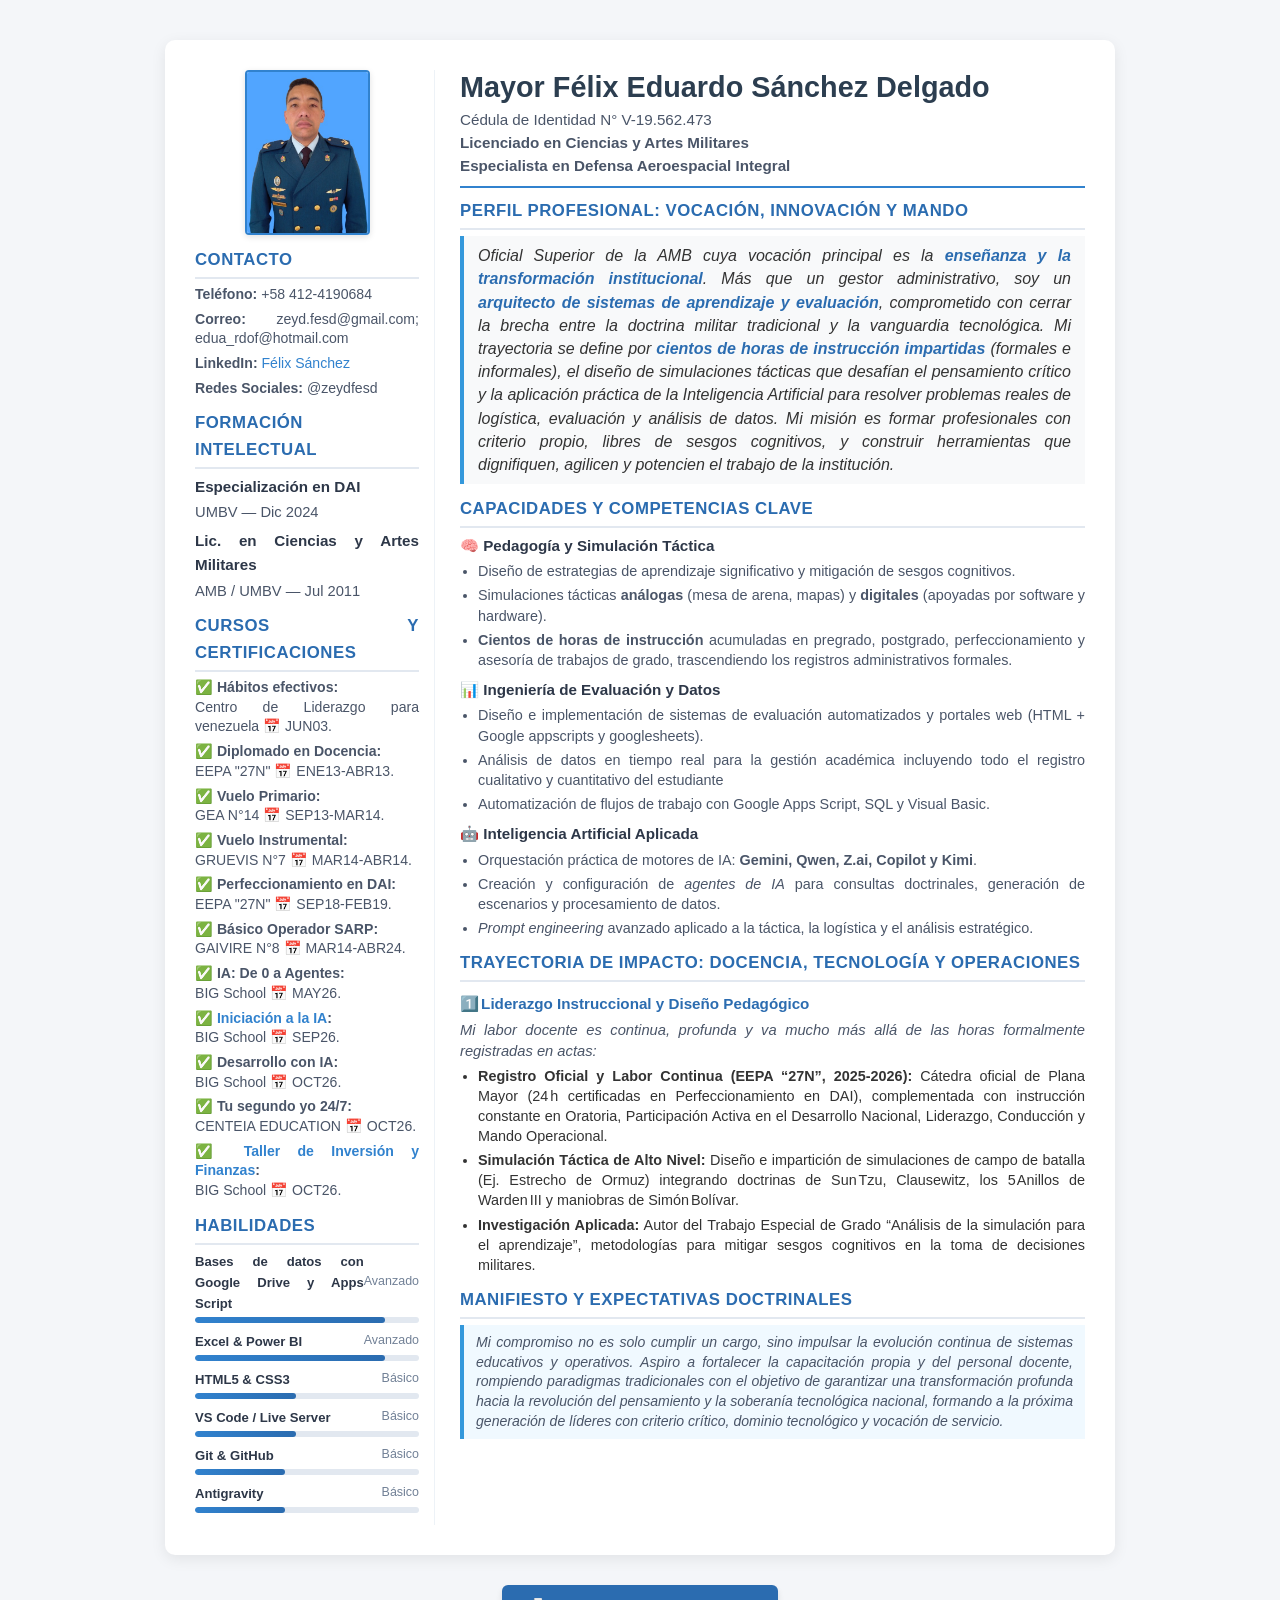
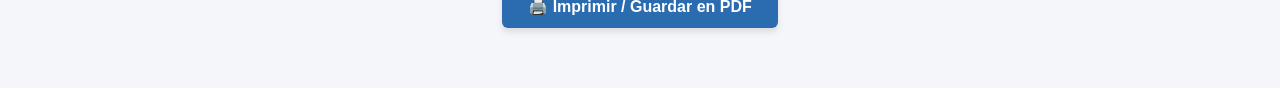
==== Index.html @ 935fa60f "Agregar certificados y fotos" ====
<!DOCTYPE html>
<html lang="es">

<head>
    <meta charset="UTF-8">
    <title>Síntesis Curricular
        Félix Eduardo Sánchez Delgado

    </title>

    <link rel="stylesheet" href="styles.css" />

</head>

<body>

    <!-- Contenedor general para agrupar ambas columnas -->
    <div class="cv-container">

        <!-- COLUMNA IZQUIERDA -->
        <aside class="columna-izquierda">

            <!-- Foto de Perfil estilo Carnet -->
            <img src="foto azul my sanchez.jpg" alt="Foto Mayor Félix Sánchez">

            <!-- Contacto -->
            <section>
                <h2>Contacto</h2>
                <ul>
                    <li><strong>Teléfono:</strong> +58 412-4190684</li>
                    <li><strong>Correo:</strong> zeyd.fesd@gmail.com; edua_rdof@hotmail.com</li>
                    <li><strong>LinkedIn:</strong> <a href="#">Félix Sánchez</a></li>
                    <li><strong>Redes Sociales:</strong> @zeydfesd</li>
                </ul>
            </section>

            <!-- Formación Intelectual -->
            <section class="formacion">
                <h2>Formación Intelectual</h2>
                <article>
                    <h3>Especialización en DAI</h3>
                    <p>UMBV — Dic 2024</p>
                </article>
                <article>
                    <h3>Lic. en Ciencias y Artes Militares</h3>
                    <p>AMB / UMBV — Jul 2011</p>
                </article>
            </section>

            <!-- Cursos de Formación y Certificaciones -->
            <section class="cursos">
                <h2>Cursos y Certificaciones</h2>
                <ul>
                    <li><strong>&#x2705 Hábitos efectivos:</strong> <br>Centro de Liderazgo
                        para venezuela &#128197 JUN03.<br></li>
                    <li><strong>&#x2705 Diplomado en Docencia:</strong> <br>EEPA "27N" &#128197 ENE13-ABR13.<br></li>
                    <li><strong>&#x2705 Vuelo Primario:</strong> <br>GEA N°14 &#128197 SEP13-MAR14.<br></li>
                    <li><strong>&#x2705 Vuelo Instrumental:</strong> <br>GRUEVIS N°7 &#128197 MAR14-ABR14.<br></li>
                    <li><strong>&#x2705 Perfeccionamiento en DAI:</strong> <br>EEPA "27N" &#128197 SEP18-FEB19.<br></li>
                    <li><strong>&#x2705 Básico Operador SARP:</strong> <br>GAIVIRE N°8 &#128197 MAR14-ABR24.<br></li>
                    <li><strong>&#x2705 IA: De 0 a Agentes:</strong> <br>BIG School &#128197 MAY26.<br></li>
                    <li>
                        <strong>&#x2705 <a href="certificados/Iniciación a la IA.pdf" target="_blank"
                                rel="noopener noreferrer">Iniciación a la IA</a>:</strong>
                        <br>BIG School &#128197 SEP26.<br>
                    </li>
                    <li><strong>&#x2705 Desarrollo con IA:</strong> <br>BIG School &#128197 OCT26.<br></li>
                    <li><strong>&#x2705 Tu segundo yo 24/7:</strong> <br>CENTEIA EDUCATION &#128197 OCT26.<br></li>
                    <li>
                        <strong>&#x2705 <a href="certificados/Inversión y finanzas.pdf" target="_blank"
                                rel="noopener noreferrer">Taller de Inversión y Finanzas</a>:</strong>
                        <br>BIG School &#128197 OCT26.<br>
                    </li>
                </ul>
            </section>

            <!-- Habilidades con Barras de Nivel -->
            <section class="habilidades">
                <h2>Habilidades</h2>

                <div class="habilidad-item">
                    <div class="habilidad-info">
                        <span>Bases de datos con Google Drive y Apps Script</span>
                        <span class="nivel-texto">Avanzado</span>
                    </div>
                    <div class="barra-fondo">
                        <div class="barra-progreso" style="width: 85%;"></div>
                    </div>
                </div>

                <div class="habilidad-item">
                    <div class="habilidad-info">
                        <span>Excel & Power BI</span>
                        <span class="nivel-texto">Avanzado</span>
                    </div>
                    <div class="barra-fondo">
                        <div class="barra-progreso" style="width: 85%;"></div>
                    </div>
                </div>

                <div class="habilidad-item">
                    <div class="habilidad-info">
                        <span>HTML5 & CSS3</span>
                        <span class="nivel-texto">Básico</span>
                    </div>
                    <div class="barra-fondo">
                        <div class="barra-progreso" style="width: 45%;"></div>
                    </div>
                </div>

                <div class="habilidad-item">
                    <div class="habilidad-info">
                        <span>VS Code / Live Server</span>
                        <span class="nivel-texto">Básico</span>
                    </div>
                    <div class="barra-fondo">
                        <div class="barra-progreso" style="width: 45%;"></div>
                    </div>
                </div>

                <div class="habilidad-item">
                    <div class="habilidad-info">
                        <span>Git & GitHub</span>
                        <span class="nivel-texto">Básico</span>
                    </div>
                    <div class="barra-fondo">
                        <div class="barra-progreso" style="width: 40%;"></div>
                    </div>
                </div>

                <div class="habilidad-item">
                    <div class="habilidad-info">
                        <span>Antigravity</span>
                        <span class="nivel-texto">Básico</span>
                    </div>
                    <div class="barra-fondo">
                        <div class="barra-progreso" style="width: 40%;"></div>
                    </div>
                </div>
            </section>

        </aside>

        <!-- COLUMNA DERECHA -->
        <main class="columna-derecha">

            <!-- Encabezado con tu Nombre -->
            <header>
                <h1>Mayor Félix Eduardo Sánchez Delgado</h1>
                <p>Cédula de Identidad N° V-19.562.473</p>
                <p><strong>Licenciado en Ciencias y Artes Militares</strong></p>
                <p><strong>Especialista en Defensa Aeroespacial Integral</strong></p>
            </header>

            <section class="perfil-profesional">
                <h2>Perfil Profesional: Vocación, Innovación y Mando</h2>
                <blockquote>
                    Oficial Superior de la AMB cuya vocación principal es la <strong>enseñanza y la transformación
                        institucional</strong>. Más que un gestor administrativo, soy un
                    <strong>arquitecto de sistemas de aprendizaje y evaluación</strong>, comprometido con cerrar la
                    brecha entre la doctrina militar tradicional y la vanguardia tecnológica. Mi trayectoria se define
                    por <strong>cientos de horas de instrucción impartidas</strong> (formales e informales), el diseño
                    de simulaciones tácticas que desafían el pensamiento crítico y la aplicación práctica de la
                    Inteligencia Artificial para resolver problemas reales de logística, evaluación y análisis de datos.
                    Mi misión es formar profesionales con criterio propio, libres de sesgos cognitivos, y construir
                    herramientas que dignifiquen, agilicen y potencien el trabajo de la institución.
                </blockquote>
            </section>

            <section class="competencias">
                <h2>Capacidades y Competencias Clave</h2>

                <article>
                    <h3>🧠 Pedagogía y Simulación Táctica</h3>
                    <ul>
                        <li>Diseño de estrategias de aprendizaje significativo y mitigación de sesgos cognitivos.</li>
                        <li>Simulaciones tácticas <strong>análogas</strong> (mesa de arena, mapas) y
                            <strong>digitales</strong> (apoyadas por software y hardware).
                        </li>
                        <li><strong>Cientos de horas de instrucción</strong> acumuladas en pregrado, postgrado,
                            perfeccionamiento y asesoría de trabajos de grado, trascendiendo los registros
                            administrativos formales.</li>
                    </ul>
                </article>

                <article>
                    <h3>📊 Ingeniería de Evaluación y Datos</h3>
                    <ul>
                        <li>Diseño e implementación de sistemas de evaluación automatizados y portales web (HTML +
                            Google appscripts y googlesheets).</li>
                        <li>Análisis de datos en tiempo real para la gestión académica incluyendo todo el registro
                            cualitativo y cuantitativo del estudiante</li>
                        <li>Automatización de flujos de trabajo con Google Apps Script, SQL y Visual Basic.</li>
                    </ul>
                </article>

                <article>
                    <h3>🤖 Inteligencia Artificial Aplicada</h3>
                    <ul>
                        <li>Orquestación práctica de motores de IA: <strong>Gemini, Qwen, Z.ai, Copilot y Kimi</strong>.
                        </li>
                        <li>Creación y configuración de <em>agentes de IA</em> para consultas doctrinales, generación de
                            escenarios y procesamiento de datos.</li>
                        <li><em>Prompt engineering</em> avanzado aplicado a la táctica, la logística y el análisis
                            estratégico.</li>
                    </ul>
                </article>
            </section>

            <section class="impacto">
                <h2>Trayectoria de Impacto: Docencia, Tecnología y Operaciones</h2>

                <h3>1️⃣ Liderazgo Instruccional y Diseño Pedagógico</h3>
                <p><em>Mi labor docente es continua, profunda y va mucho más allá de las horas formalmente registradas
                        en actas:</em></p>
                <ul>
                    <li><strong>Registro Oficial y Labor Continua (EEPA “27N”, 2025‑2026):</strong> Cátedra oficial de
                        Plana Mayor (24 h certificadas en Perfeccionamiento en DAI), complementada con instrucción
                        constante en Oratoria, Participación Activa en el Desarrollo Nacional, Liderazgo, Conducción y
                        Mando Operacional.</li>
                    <li><strong>Simulación Táctica de Alto Nivel:</strong> Diseño e impartición de simulaciones de campo
                        de batalla (Ej. Estrecho de Ormuz) integrando doctrinas de Sun Tzu, Clausewitz, los 5 Anillos de
                        Warden III y maniobras de Simón Bolívar.</li>
                    <li><strong>Investigación Aplicada:</strong> Autor del Trabajo Especial de Grado “Análisis de la
                        simulación para el aprendizaje”, metodologías para mitigar sesgos cognitivos en la toma de
                        decisiones militares.</li>
                </ul>
            </section>

            <!-- 5. Manifiesto y Expectativas Doctrinales -->
            <section class="manifesto">
                <h2>Manifiesto y Expectativas Doctrinales</h2>
                <blockquote>
                    <p>Mi compromiso no es solo cumplir un cargo, sino impulsar la evolución continua de sistemas
                        educativos y operativos. Aspiro a fortalecer la capacitación propia y del personal
                        docente, rompiendo paradigmas tradicionales con el objetivo de garantizar una transformación
                        profunda hacia la revolución del
                        pensamiento y la soberanía tecnológica nacional, formando a la próxima generación de líderes con
                        criterio crítico, dominio tecnológico y vocación de servicio.</p>
                </blockquote>
            </section>

        </main>
    </div>

    <!-- Botón para Imprimir / Guardar en PDF -->
    <div class="contenedor-imprimir">
        <button id="btn-imprimir" onclick="window.print()">
            🖨️ Imprimir / Guardar en PDF
        </button>
    </div>

</body>

</html>
---- styles.css ----
/* ==========================================================================
   HOJA DE ESTILOS PARA SÍNTESIS CURRICULAR (styles.css) - VERSIÓN FINAL
   ========================================================================== */

/* 1. Reseteo básico y configuración global */
* {
  box-sizing: border-box;
  margin: 0;
  padding: 0;
}

body {
  font-family: 'Segoe UI', Tahoma, Geneva, Verdana, sans-serif;
  background-color: #f4f6f9;
  color: #333333;
  line-height: 1.6;
  padding: 40px 20px;
}

/* 2. Contenedor Principal con CSS Grid */
.cv-container {
  max-width: 950px;
  margin: 0 auto;
  background-color: #ffffff;
  border-radius: 10px;
  box-shadow: 0 4px 15px rgba(0, 0, 0, 0.08);
  padding: 30px;
  display: grid;
  grid-template-columns: 240px 1fr;
  gap: 25px;
  align-items: start;
  text-align: justify;
}

/* 3. Estilos de Encabezados y Títulos */
h1 {
  color: #1a365d;
  font-size: 1.8rem;
  margin-bottom: 5px;
  line-height: 1.2;
  text-align: justify;
}

h2 {
  color: #2b6cb0;
  font-size: 1.05rem;
  border-bottom: 2px solid #e2e8f0;
  padding-bottom: 3px;
  margin-top: 10px;
  margin-bottom: 6px;
  text-transform: uppercase;
  letter-spacing: 0.5px;
  text-align: justify;
}

h3 {
  color: #2d3748;
  font-size: 0.95rem;
  margin-bottom: 3px;
  margin-top: 6px;
  text-align: justify;
}

p {
  color: #4a5568;
  margin-bottom: 5px;
  font-size: 0.92rem;
  line-height: 1.4;
  text-align: justify;
}

li {
  text-align: justify;
  line-height: 1.4;
}

/* 4. Columna Izquierda */
.columna-izquierda {
  border-right: 1px solid #edf2f7;
  padding-right: 15px;
  text-align: justify;
}

/* Foto de Perfil estilo Carnet */
.columna-izquierda img {
  width: 125px;
  height: 165px;
  border-radius: 4px;
  object-fit: cover;
  object-position: top center;
  display: block;
  margin: 0 auto 12px auto;
  border: 2px solid #3182ce;
  box-shadow: 0 2px 6px rgba(0, 0, 0, 0.12);
}

/* Secciones de la columna izquierda */
.columna-izquierda section {
  margin-bottom: 12px;
}

.columna-izquierda ul {
  list-style: none;
  margin-bottom: 8px;
}

.columna-izquierda li {
  font-size: 0.88rem;
  margin-bottom: 5px;
  color: #4a5568;
  word-break: break-word;
}

.columna-izquierda a {
  color: #3182ce;
  text-decoration: none;
}

.columna-izquierda a:hover {
  text-decoration: underline;
}

/* Barras de Nivel de Habilidad */
.habilidad-item {
  margin-bottom: 8px;
}

.habilidad-info {
  display: flex;
  justify-content: space-between;
  align-items: center;
  font-size: 0.82rem;
  font-weight: 600;
  color: #2d3748;
  margin-bottom: 3px;
}

.nivel-texto {
  font-size: 0.78rem;
  font-weight: 500;
  color: #718096;
}

/* Línea base clara */
.barra-fondo {
  width: 100%;
  height: 6px;
  background-color: #e2e8f0;
  border-radius: 4px;
  overflow: hidden;
}

/* Línea de avance más oscura con degradado */
.barra-progreso {
  height: 100%;
  background: linear-gradient(90deg, #3182ce, #2b6cb0);
  border-radius: 4px;
  transition: width 0.3s ease;
}

/* Blockquote (Manifiesto) */
.manifesto blockquote {
  background: #f0f9ff;
  border-left: 4px solid #3498db;
  padding: 8px 12px;
  font-style: italic;
  margin-top: 6px;
  text-align: justify;
}

.manifesto blockquote p {
  margin-bottom: 0;
  font-size: 0.88rem;
  line-height: 1.4;
  text-align: justify;
}

/* 5. Columna Derecha */
.columna-derecha header {
  margin-bottom: 10px;
  border-bottom: 2px solid #3182ce;
  padding-bottom: 8px;
}

.columna-derecha header h1 {
  font-size: 1.8rem;
  color: #2c3e50;
  margin-bottom: 4px;
  text-align: justify;
}

.columna-derecha header br {
  display: block;
  margin: 2px 0;
}

.columna-derecha header p {
  font-size: 0.95rem;
  color: #4a5568;
  margin-bottom: 2px;
  text-align: justify;
}

/* Perfil Profesional */
.perfil-profesional blockquote {
  font-style: italic;
  border-left: 4px solid #3498db;
  padding: 8px 14px;
  background: #f8f9fa;
  margin: 6px 0;
  line-height: 1.45;
  text-align: justify;
}

.perfil-profesional blockquote strong {
  color: #2b6cb0;
}

/* Competencias */
.competencias article {
  margin-bottom: 8px;
}

.competencias h3 {
  color: #2d3748;
  margin-bottom: 3px;
  text-align: justify;
}

.competencias ul {
  padding-left: 18px;
  color: #4a5568;
}

.competencias li {
  margin-bottom: 4px;
  font-size: 0.9rem;
  line-height: 1.4;
  text-align: justify;
}

/* Impacto/Trayectoria */
.impacto h3 {
  margin-top: 10px;
  margin-bottom: 4px;
  color: #2b6cb0;
  text-align: justify;
}

.impacto p {
  margin-bottom: 4px;
  text-align: justify;
}

.impacto ul {
  padding-left: 18px;
  margin-bottom: 8px;
}

.impacto li {
  margin-bottom: 4px;
  font-size: 0.9rem;
  line-height: 1.4;
  text-align: justify;
}

/* Secciones generales de columna derecha */
.columna-derecha section {
  margin-bottom: 12px;
}

.columna-derecha article {
  margin-bottom: 8px;
}

/* 6. Diseño Responsivo */
@media (max-width: 768px) {
  body {
    padding: 20px 15px;
  }

  .cv-container {
    grid-template-columns: 1fr;
    padding: 25px;
    gap: 25px;
  }

  .columna-izquierda {
    border-right: none;
    border-bottom: 2px solid #edf2f7;
    padding-right: 0;
    padding-bottom: 30px;
  }

  .columna-izquierda img {
    width: 150px;
    height: 150px;
  }

  h1 {
    font-size: 1.6rem;
  }

  .columna-derecha header h1 {
    font-size: 1.8rem;
  }
}

/* 7. Estilos del Botón de Impresión / PDF */
.contenedor-imprimir {
  text-align: center;
  margin: 30px auto 20px auto;
}

#btn-imprimir {
  background-color: #2b6cb0;
  color: #ffffff;
  border: none;
  border-radius: 6px;
  padding: 12px 26px;
  font-size: 1rem;
  font-weight: 600;
  cursor: pointer;
  box-shadow: 0 4px 6px rgba(0, 0, 0, 0.1);
  transition: all 0.2s ease;
  display: inline-flex;
  align-items: center;
  gap: 8px;
  font-family: inherit;
}

#btn-imprimir:hover {
  background-color: #1a4971;
  transform: translateY(-2px);
  box-shadow: 0 6px 12px rgba(0, 0, 0, 0.15);
}

/* 8. Reglas de Impresión (Oculta el botón y optimiza para papel/PDF) */
@media print {
  .contenedor-imprimir,
  #btn-imprimir {
    display: none !important;
  }

  body {
    background-color: #ffffff;
    padding: 0;
  }

  .cv-container {
    box-shadow: none;
    border: none;
    padding: 0;
    margin: 0;
    max-width: 100%;
  }
}
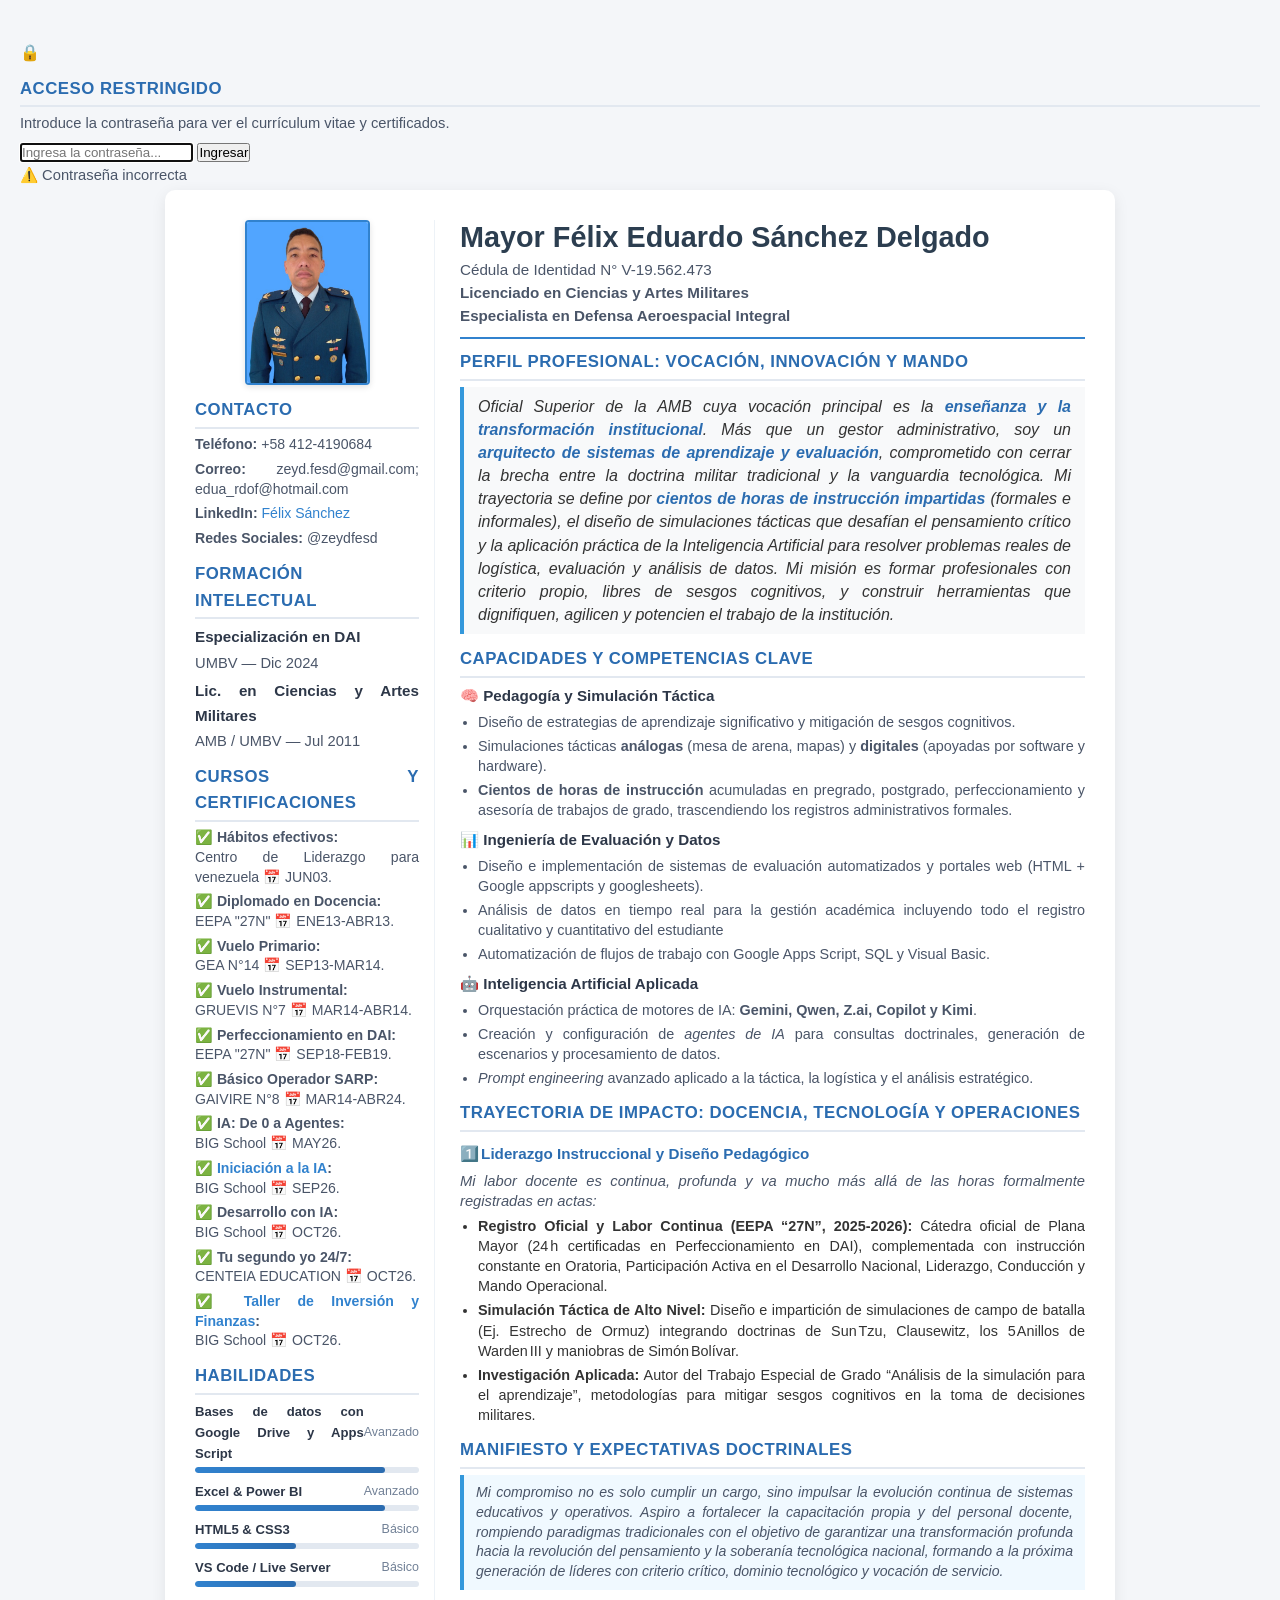
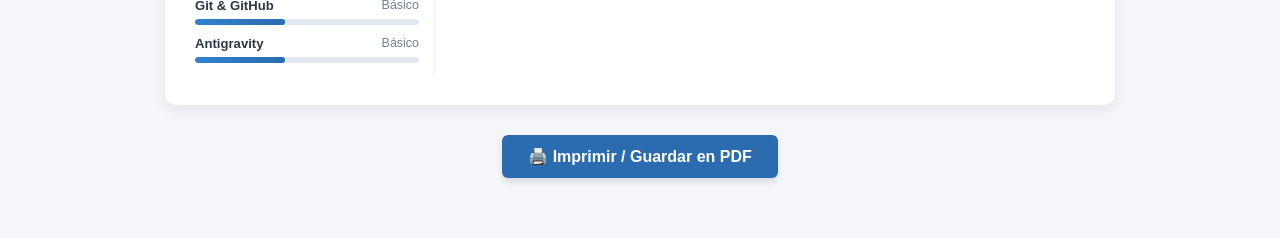
==== commit 09723aa1: "CONTRAS" ====
--- a/Index.html
+++ b/Index.html
@@ -13,6 +13,20 @@
 </head>
 
 <body>
+    <!-- PANTALLA DE ACCESO POR CONTRASEÑA -->
+    <div id="pantalla-bloqueo">
+        <div class="tarjeta-bloqueo">
+            <div class="icono-candado">&#128274;</div>
+            <h2>Acceso Restringido</h2>
+            <p>Introduce la contraseña para ver el currículum vitae y certificados.</p>
+
+            <form onsubmit="verificarClave(event)">
+                <input type="password" id="input-clave" placeholder="Ingresa la contraseña..." autofocus>
+                <button type="submit">Ingresar</button>
+            </form>
+            <p id="mensaje-error" class="error-oculto">⚠️ Contraseña incorrecta</p>
+        </div>
+    </div>
 
     <!-- Contenedor general para agrupar ambas columnas -->
     <div class="cv-container">
@@ -249,6 +263,30 @@
             🖨️ Imprimir / Guardar en PDF
         </button>
     </div>
+    <script>
+        // 1. Define aquí tu contraseña deseada:
+        const CLAVE_CORRECTA = "CVS@NCHEZ123";
+
+        // Si ya ingresó la clave en esta sesión del navegador, no volver a pedirla:
+        if (sessionStorage.getItem("acceso_cv") === "autorizado") {
+            document.getElementById("pantalla-bloqueo").style.display = "none";
+        }
+
+        function verificarClave(e) {
+            e.preventDefault(); // Evita recargar la página
+            const input = document.getElementById("input-clave").value;
+            const error = document.getElementById("mensaje-error");
+
+            if (input === CLAVE_CORRECTA) {
+                // Guardar autorización en la sesión actual
+                sessionStorage.setItem("acceso_cv", "autorizado");
+                // Ocultar la pantalla de bloqueo
+                document.getElementById("pantalla-bloqueo").style.display = "none";
+            } else {
+                error.classList.remove("error-oculto");
+            }
+        }
+    </script>
 
 </body>
 
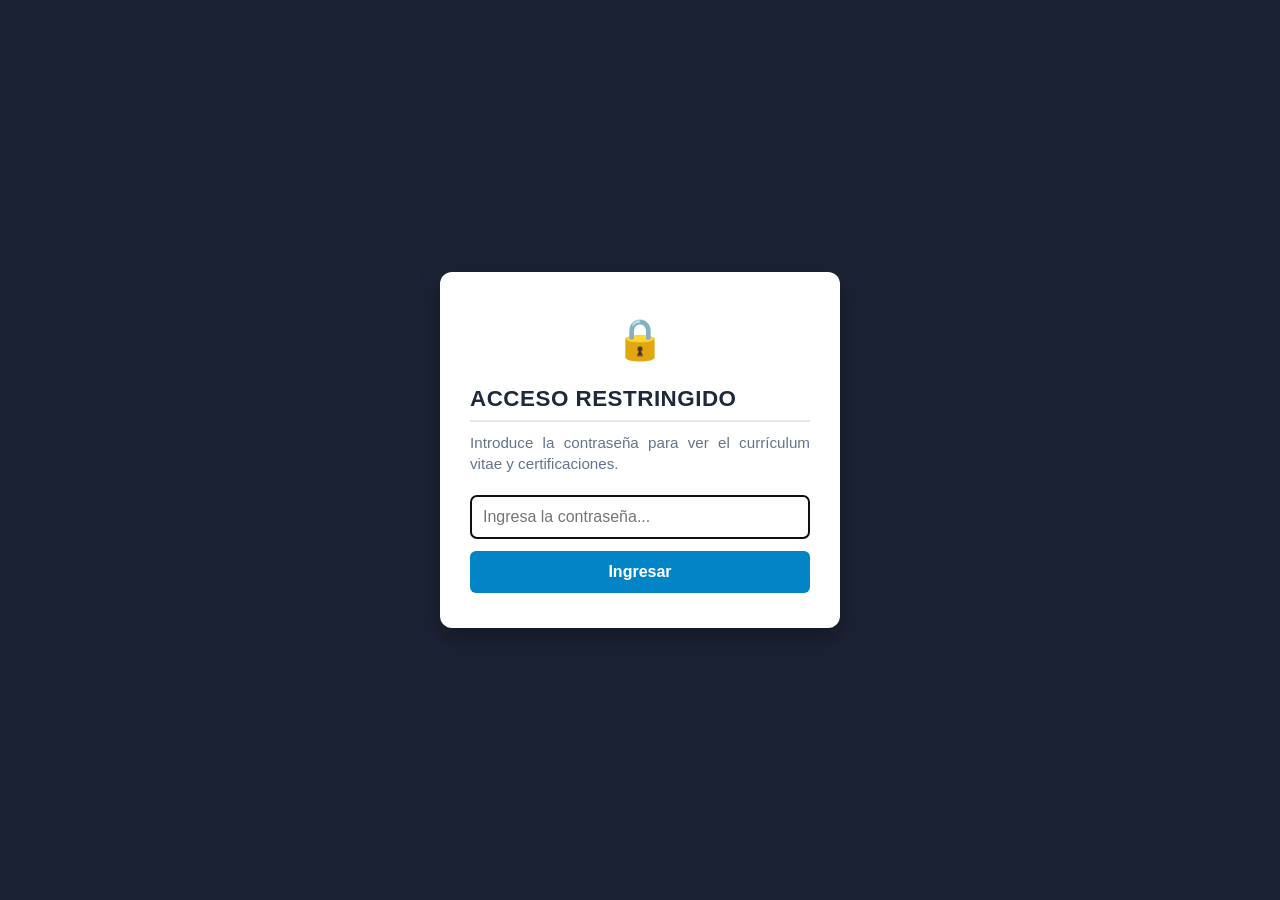
==== commit de317cff: "CONTRAS" ====
--- a/Index.html
+++ b/Index.html
@@ -3,13 +3,9 @@
 
 <head>
     <meta charset="UTF-8">
-    <title>Síntesis Curricular
-        Félix Eduardo Sánchez Delgado
-
-    </title>
-
+    <meta name="viewport" content="width=device-width, initial-scale=1.0">
+    <title>Acceso — Síntesis Curricular Félix Sánchez</title>
     <link rel="stylesheet" href="styles.css" />
-
 </head>
 
 <body>
@@ -18,276 +14,35 @@
         <div class="tarjeta-bloqueo">
             <div class="icono-candado">&#128274;</div>
             <h2>Acceso Restringido</h2>
-            <p>Introduce la contraseña para ver el currículum vitae y certificados.</p>
+            <p>Introduce la contraseña para ver el currículum vitae y certificaciones.</p>
 
             <form onsubmit="verificarClave(event)">
-                <input type="password" id="input-clave" placeholder="Ingresa la contraseña..." autofocus>
+                <input type="password" id="input-clave" placeholder="Ingresa la contraseña..." autofocus required>
                 <button type="submit">Ingresar</button>
             </form>
             <p id="mensaje-error" class="error-oculto">⚠️ Contraseña incorrecta</p>
         </div>
     </div>
 
-    <!-- Contenedor general para agrupar ambas columnas -->
-    <div class="cv-container">
-
-        <!-- COLUMNA IZQUIERDA -->
-        <aside class="columna-izquierda">
-
-            <!-- Foto de Perfil estilo Carnet -->
-            <img src="foto azul my sanchez.jpg" alt="Foto Mayor Félix Sánchez">
-
-            <!-- Contacto -->
-            <section>
-                <h2>Contacto</h2>
-                <ul>
-                    <li><strong>Teléfono:</strong> +58 412-4190684</li>
-                    <li><strong>Correo:</strong> zeyd.fesd@gmail.com; edua_rdof@hotmail.com</li>
-                    <li><strong>LinkedIn:</strong> <a href="#">Félix Sánchez</a></li>
-                    <li><strong>Redes Sociales:</strong> @zeydfesd</li>
-                </ul>
-            </section>
-
-            <!-- Formación Intelectual -->
-            <section class="formacion">
-                <h2>Formación Intelectual</h2>
-                <article>
-                    <h3>Especialización en DAI</h3>
-                    <p>UMBV — Dic 2024</p>
-                </article>
-                <article>
-                    <h3>Lic. en Ciencias y Artes Militares</h3>
-                    <p>AMB / UMBV — Jul 2011</p>
-                </article>
-            </section>
-
-            <!-- Cursos de Formación y Certificaciones -->
-            <section class="cursos">
-                <h2>Cursos y Certificaciones</h2>
-                <ul>
-                    <li><strong>&#x2705 Hábitos efectivos:</strong> <br>Centro de Liderazgo
-                        para venezuela &#128197 JUN03.<br></li>
-                    <li><strong>&#x2705 Diplomado en Docencia:</strong> <br>EEPA "27N" &#128197 ENE13-ABR13.<br></li>
-                    <li><strong>&#x2705 Vuelo Primario:</strong> <br>GEA N°14 &#128197 SEP13-MAR14.<br></li>
-                    <li><strong>&#x2705 Vuelo Instrumental:</strong> <br>GRUEVIS N°7 &#128197 MAR14-ABR14.<br></li>
-                    <li><strong>&#x2705 Perfeccionamiento en DAI:</strong> <br>EEPA "27N" &#128197 SEP18-FEB19.<br></li>
-                    <li><strong>&#x2705 Básico Operador SARP:</strong> <br>GAIVIRE N°8 &#128197 MAR14-ABR24.<br></li>
-                    <li><strong>&#x2705 IA: De 0 a Agentes:</strong> <br>BIG School &#128197 MAY26.<br></li>
-                    <li>
-                        <strong>&#x2705 <a href="certificados/Iniciación a la IA.pdf" target="_blank"
-                                rel="noopener noreferrer">Iniciación a la IA</a>:</strong>
-                        <br>BIG School &#128197 SEP26.<br>
-                    </li>
-                    <li><strong>&#x2705 Desarrollo con IA:</strong> <br>BIG School &#128197 OCT26.<br></li>
-                    <li><strong>&#x2705 Tu segundo yo 24/7:</strong> <br>CENTEIA EDUCATION &#128197 OCT26.<br></li>
-                    <li>
-                        <strong>&#x2705 <a href="certificados/Inversión y finanzas.pdf" target="_blank"
-                                rel="noopener noreferrer">Taller de Inversión y Finanzas</a>:</strong>
-                        <br>BIG School &#128197 OCT26.<br>
-                    </li>
-                </ul>
-            </section>
-
-            <!-- Habilidades con Barras de Nivel -->
-            <section class="habilidades">
-                <h2>Habilidades</h2>
-
-                <div class="habilidad-item">
-                    <div class="habilidad-info">
-                        <span>Bases de datos con Google Drive y Apps Script</span>
-                        <span class="nivel-texto">Avanzado</span>
-                    </div>
-                    <div class="barra-fondo">
-                        <div class="barra-progreso" style="width: 85%;"></div>
-                    </div>
-                </div>
-
-                <div class="habilidad-item">
-                    <div class="habilidad-info">
-                        <span>Excel & Power BI</span>
-                        <span class="nivel-texto">Avanzado</span>
-                    </div>
-                    <div class="barra-fondo">
-                        <div class="barra-progreso" style="width: 85%;"></div>
-                    </div>
-                </div>
-
-                <div class="habilidad-item">
-                    <div class="habilidad-info">
-                        <span>HTML5 & CSS3</span>
-                        <span class="nivel-texto">Básico</span>
-                    </div>
-                    <div class="barra-fondo">
-                        <div class="barra-progreso" style="width: 45%;"></div>
-                    </div>
-                </div>
-
-                <div class="habilidad-item">
-                    <div class="habilidad-info">
-                        <span>VS Code / Live Server</span>
-                        <span class="nivel-texto">Básico</span>
-                    </div>
-                    <div class="barra-fondo">
-                        <div class="barra-progreso" style="width: 45%;"></div>
-                    </div>
-                </div>
-
-                <div class="habilidad-item">
-                    <div class="habilidad-info">
-                        <span>Git & GitHub</span>
-                        <span class="nivel-texto">Básico</span>
-                    </div>
-                    <div class="barra-fondo">
-                        <div class="barra-progreso" style="width: 40%;"></div>
-                    </div>
-                </div>
-
-                <div class="habilidad-item">
-                    <div class="habilidad-info">
-                        <span>Antigravity</span>
-                        <span class="nivel-texto">Básico</span>
-                    </div>
-                    <div class="barra-fondo">
-                        <div class="barra-progreso" style="width: 40%;"></div>
-                    </div>
-                </div>
-            </section>
-
-        </aside>
-
-        <!-- COLUMNA DERECHA -->
-        <main class="columna-derecha">
-
-            <!-- Encabezado con tu Nombre -->
-            <header>
-                <h1>Mayor Félix Eduardo Sánchez Delgado</h1>
-                <p>Cédula de Identidad N° V-19.562.473</p>
-                <p><strong>Licenciado en Ciencias y Artes Militares</strong></p>
-                <p><strong>Especialista en Defensa Aeroespacial Integral</strong></p>
-            </header>
-
-            <section class="perfil-profesional">
-                <h2>Perfil Profesional: Vocación, Innovación y Mando</h2>
-                <blockquote>
-                    Oficial Superior de la AMB cuya vocación principal es la <strong>enseñanza y la transformación
-                        institucional</strong>. Más que un gestor administrativo, soy un
-                    <strong>arquitecto de sistemas de aprendizaje y evaluación</strong>, comprometido con cerrar la
-                    brecha entre la doctrina militar tradicional y la vanguardia tecnológica. Mi trayectoria se define
-                    por <strong>cientos de horas de instrucción impartidas</strong> (formales e informales), el diseño
-                    de simulaciones tácticas que desafían el pensamiento crítico y la aplicación práctica de la
-                    Inteligencia Artificial para resolver problemas reales de logística, evaluación y análisis de datos.
-                    Mi misión es formar profesionales con criterio propio, libres de sesgos cognitivos, y construir
-                    herramientas que dignifiquen, agilicen y potencien el trabajo de la institución.
-                </blockquote>
-            </section>
-
-            <section class="competencias">
-                <h2>Capacidades y Competencias Clave</h2>
-
-                <article>
-                    <h3>🧠 Pedagogía y Simulación Táctica</h3>
-                    <ul>
-                        <li>Diseño de estrategias de aprendizaje significativo y mitigación de sesgos cognitivos.</li>
-                        <li>Simulaciones tácticas <strong>análogas</strong> (mesa de arena, mapas) y
-                            <strong>digitales</strong> (apoyadas por software y hardware).
-                        </li>
-                        <li><strong>Cientos de horas de instrucción</strong> acumuladas en pregrado, postgrado,
-                            perfeccionamiento y asesoría de trabajos de grado, trascendiendo los registros
-                            administrativos formales.</li>
-                    </ul>
-                </article>
-
-                <article>
-                    <h3>📊 Ingeniería de Evaluación y Datos</h3>
-                    <ul>
-                        <li>Diseño e implementación de sistemas de evaluación automatizados y portales web (HTML +
-                            Google appscripts y googlesheets).</li>
-                        <li>Análisis de datos en tiempo real para la gestión académica incluyendo todo el registro
-                            cualitativo y cuantitativo del estudiante</li>
-                        <li>Automatización de flujos de trabajo con Google Apps Script, SQL y Visual Basic.</li>
-                    </ul>
-                </article>
-
-                <article>
-                    <h3>🤖 Inteligencia Artificial Aplicada</h3>
-                    <ul>
-                        <li>Orquestación práctica de motores de IA: <strong>Gemini, Qwen, Z.ai, Copilot y Kimi</strong>.
-                        </li>
-                        <li>Creación y configuración de <em>agentes de IA</em> para consultas doctrinales, generación de
-                            escenarios y procesamiento de datos.</li>
-                        <li><em>Prompt engineering</em> avanzado aplicado a la táctica, la logística y el análisis
-                            estratégico.</li>
-                    </ul>
-                </article>
-            </section>
-
-            <section class="impacto">
-                <h2>Trayectoria de Impacto: Docencia, Tecnología y Operaciones</h2>
-
-                <h3>1️⃣ Liderazgo Instruccional y Diseño Pedagógico</h3>
-                <p><em>Mi labor docente es continua, profunda y va mucho más allá de las horas formalmente registradas
-                        en actas:</em></p>
-                <ul>
-                    <li><strong>Registro Oficial y Labor Continua (EEPA “27N”, 2025‑2026):</strong> Cátedra oficial de
-                        Plana Mayor (24 h certificadas en Perfeccionamiento en DAI), complementada con instrucción
-                        constante en Oratoria, Participación Activa en el Desarrollo Nacional, Liderazgo, Conducción y
-                        Mando Operacional.</li>
-                    <li><strong>Simulación Táctica de Alto Nivel:</strong> Diseño e impartición de simulaciones de campo
-                        de batalla (Ej. Estrecho de Ormuz) integrando doctrinas de Sun Tzu, Clausewitz, los 5 Anillos de
-                        Warden III y maniobras de Simón Bolívar.</li>
-                    <li><strong>Investigación Aplicada:</strong> Autor del Trabajo Especial de Grado “Análisis de la
-                        simulación para el aprendizaje”, metodologías para mitigar sesgos cognitivos en la toma de
-                        decisiones militares.</li>
-                </ul>
-            </section>
-
-            <!-- 5. Manifiesto y Expectativas Doctrinales -->
-            <section class="manifesto">
-                <h2>Manifiesto y Expectativas Doctrinales</h2>
-                <blockquote>
-                    <p>Mi compromiso no es solo cumplir un cargo, sino impulsar la evolución continua de sistemas
-                        educativos y operativos. Aspiro a fortalecer la capacitación propia y del personal
-                        docente, rompiendo paradigmas tradicionales con el objetivo de garantizar una transformación
-                        profunda hacia la revolución del
-                        pensamiento y la soberanía tecnológica nacional, formando a la próxima generación de líderes con
-                        criterio crítico, dominio tecnológico y vocación de servicio.</p>
-                </blockquote>
-            </section>
-
-        </main>
-    </div>
-
-    <!-- Botón para Imprimir / Guardar en PDF -->
-    <div class="contenedor-imprimir">
-        <button id="btn-imprimir" onclick="window.print()">
-            🖨️ Imprimir / Guardar en PDF
-        </button>
-    </div>
     <script>
-        // 1. Define aquí tu contraseña deseada:
+        // Define la contraseña que desees:
         const CLAVE_CORRECTA = "CVS@NCHEZ123";
 
-        // Si ya ingresó la clave en esta sesión del navegador, no volver a pedirla:
-        if (sessionStorage.getItem("acceso_cv") === "autorizado") {
-            document.getElementById("pantalla-bloqueo").style.display = "none";
-        }
-
         function verificarClave(e) {
-            e.preventDefault(); // Evita recargar la página
+            e.preventDefault();
             const input = document.getElementById("input-clave").value;
             const error = document.getElementById("mensaje-error");
 
             if (input === CLAVE_CORRECTA) {
-                // Guardar autorización en la sesión actual
-                sessionStorage.setItem("acceso_cv", "autorizado");
-                // Ocultar la pantalla de bloqueo
-                document.getElementById("pantalla-bloqueo").style.display = "none";
+                // Guarda la autorización para la sesión actual
+                sessionStorage.setItem("acceso_autorizado", "true");
+                // Redirige al currículum
+                window.location.href = "CV.html";
             } else {
                 error.classList.remove("error-oculto");
             }
         }
     </script>
-
 </body>
 
 </html>
--- a/styles.css
+++ b/styles.css
@@ -1,6 +1,88 @@
 /* ==========================================================================
    HOJA DE ESTILOS PARA SÍNTESIS CURRICULAR (styles.css) - VERSIÓN FINAL
    ========================================================================== */
+/* --- Pantalla de Bloqueo --- */
+#pantalla-bloqueo {
+  position: fixed;
+  top: 0;
+  left: 0;
+  width: 100vw;
+  height: 100vh;
+  background: rgba(15, 23, 42, 0.95);
+  /* Fondo oscuro elegante */
+  backdrop-filter: blur(8px);
+  display: flex;
+  justify-content: center;
+  align-items: center;
+  z-index: 99999;
+  /* Por encima de cualquier elemento */
+}
+
+.tarjeta-bloqueo {
+  background: #ffffff;
+  padding: 35px 30px;
+  border-radius: 12px;
+  max-width: 400px;
+  width: 90%;
+  text-align: center;
+  box-shadow: 0 10px 25px rgba(0, 0, 0, 0.3);
+}
+
+.icono-candado {
+  font-size: 2.5rem;
+  margin-bottom: 10px;
+}
+
+.tarjeta-bloqueo h2 {
+  margin: 0 0 10px;
+  color: #1e293b;
+  font-size: 1.4rem;
+}
+
+.tarjeta-bloqueo p {
+  color: #64748b;
+  font-size: 0.95rem;
+  margin-bottom: 20px;
+}
+
+.tarjeta-bloqueo input {
+  width: 100%;
+  padding: 12px;
+  border: 1px solid #cbd5e1;
+  border-radius: 6px;
+  font-size: 1rem;
+  margin-bottom: 12px;
+  box-sizing: border-box;
+}
+
+.tarjeta-bloqueo button {
+  width: 100%;
+  padding: 12px;
+  background: #0284c7;
+  color: white;
+  border: none;
+  border-radius: 6px;
+  font-size: 1rem;
+  font-weight: bold;
+  cursor: pointer;
+  transition: background 0.2s;
+}
+
+.tarjeta-bloqueo button:hover {
+  background: #0369a1;
+}
+
+#mensaje-error {
+  color: #ef4444;
+  font-weight: bold;
+  margin-top: 15px;
+  margin-bottom: 0;
+  font-size: 0.9rem;
+}
+
+.error-oculto {
+  display: none;
+}
 
 /* 1. Reseteo básico y configuración global */
 * {
@@ -337,6 +419,7 @@
 
 /* 8. Reglas de Impresión (Oculta el botón y optimiza para papel/PDF) */
 @media print {
+
   .contenedor-imprimir,
   #btn-imprimir {
     display: none !important;
